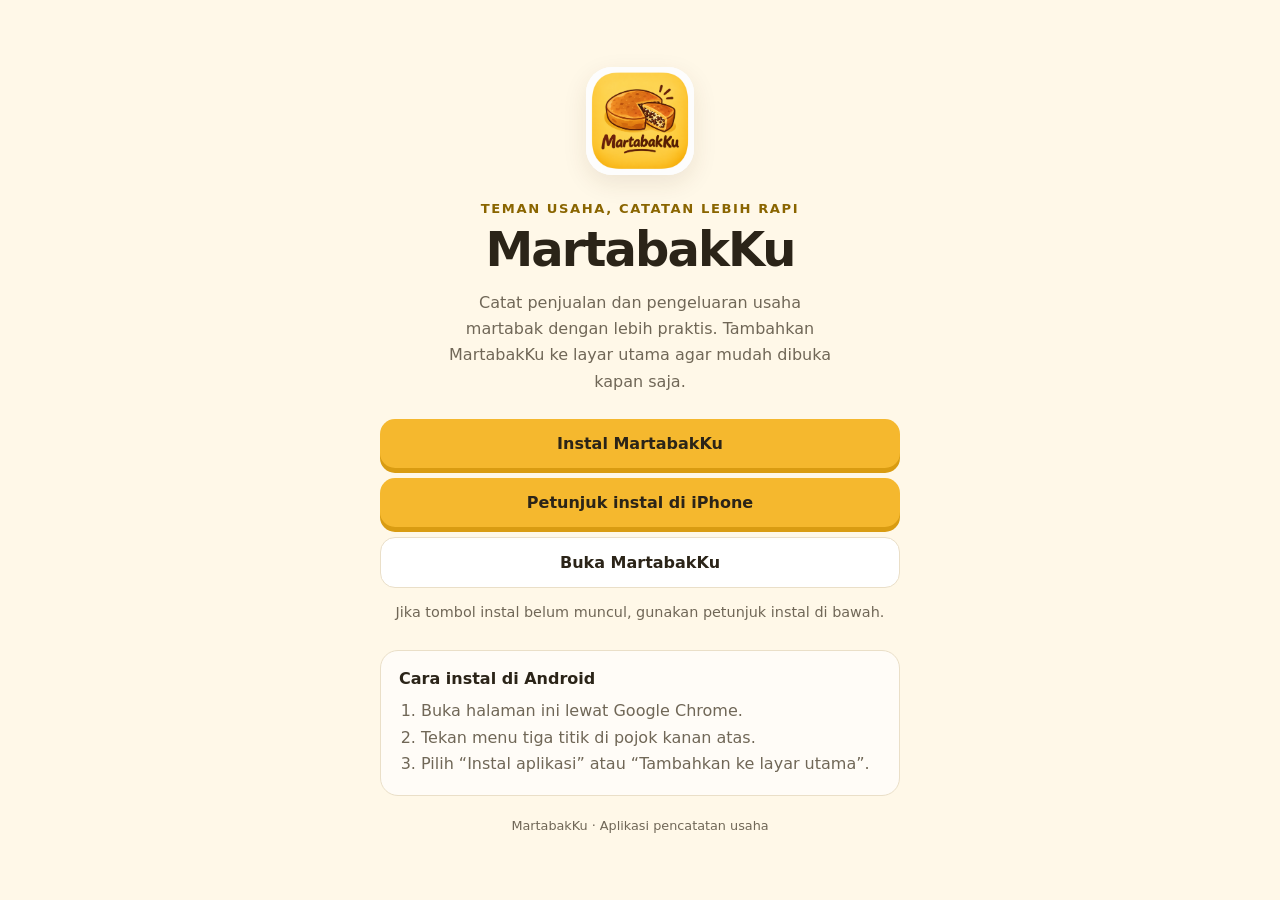
==== install.html @ 797afc99 "Add files via upload" ====
<!doctype html>
<html lang="id">
<head>
  <meta charset="utf-8">
  <meta name="viewport" content="width=device-width, initial-scale=1">
  <meta name="theme-color" content="#f5b82e">
  <title>Instal MartabakKu</title>
  <style>
    :root { color-scheme: light; --gold:#f5b82e; --ink:#2b2418; --muted:#706757; --cream:#fff8e8; --line:#eadfc8; }
    * { box-sizing:border-box; }
    body { margin:0; font-family:system-ui,-apple-system,BlinkMacSystemFont,"Segoe UI",sans-serif; background:var(--cream); color:var(--ink); }
    main { min-height:100vh; display:flex; align-items:center; justify-content:center; padding:24px; }
    .page { width:min(100%,520px); text-align:center; }
    .logo { width:108px; height:108px; object-fit:contain; border-radius:26px; background:white; box-shadow:0 8px 24px #4a35151a; }
    .eyebrow { margin:22px 0 8px; color:#8a6500; font-weight:750; font-size:.82rem; letter-spacing:.12em; text-transform:uppercase; }
    h1 { font-size:clamp(2rem,8vw,3rem); line-height:1.08; margin:0; letter-spacing:-.04em; }
    .lead { color:var(--muted); line-height:1.65; margin:14px auto 24px; max-width:390px; }
    .actions { display:grid; gap:10px; }
    button,a.button { display:block; width:100%; border:0; border-radius:15px; padding:15px 18px; font:inherit; font-weight:750; text-decoration:none; cursor:pointer; }
    .primary { background:var(--gold); color:#2b2418; box-shadow:0 5px 0 #d99c12; }
    .secondary { background:#fff; color:var(--ink); border:1px solid var(--line)!important; }
    .status { min-height:24px; margin:14px 0 0; font-size:.9rem; color:var(--muted); line-height:1.5; }
    .steps { margin:24px 0 0; padding:18px; border:1px solid var(--line); border-radius:18px; background:#ffffffa8; text-align:left; }
    .steps h2 { font-size:1rem; margin:0 0 10px; }
    .steps ol { margin:0; padding-left:22px; color:var(--muted); line-height:1.65; }
    .foot { margin:22px 0 0; color:var(--muted); font-size:.8rem; }
  </style>
</head>
<body>
  <main>
    <section class="page" aria-labelledby="title">
      <img class="logo" src="./icon-512.png" alt="Logo MartabakKu" onerror="this.style.display='none'">
      <p class="eyebrow">Teman usaha, catatan lebih rapi</p>
      <h1 id="title">MartabakKu</h1>
      <p class="lead">Catat penjualan dan pengeluaran usaha martabak dengan lebih praktis. Tambahkan MartabakKu ke layar utama agar mudah dibuka kapan saja.</p>
      <div class="actions">
        <button class="primary" id="installButton" hidden>Instal MartabakKu</button>
        <button class="primary" id="iosButton" hidden>Petunjuk instal di iPhone</button>
        <a class="button secondary" href="./index.html">Buka MartabakKu</a>
      </div>
      <p class="status" id="status" aria-live="polite">Memeriksa opsi instalasi yang tersedia…</p>
      <div class="steps" id="steps" hidden>
        <h2 id="stepsTitle">Cara menambahkan ke layar utama</h2>
        <ol id="stepsList"></ol>
      </div>
      <p class="foot">MartabakKu · Aplikasi pencatatan usaha</p>
    </section>
  </main>
  <script>
    const installButton = document.getElementById('installButton');
    const iosButton = document.getElementById('iosButton');
    const statusText = document.getElementById('status');
    const steps = document.getElementById('steps');
    const stepsTitle = document.getElementById('stepsTitle');
    const stepsList = document.getElementById('stepsList');
    let deferredPrompt = null;

    function showSteps(title, items) {
      stepsTitle.textContent = title;
      stepsList.replaceChildren(...items.map(text => {
        const li = document.createElement('li'); li.textContent = text; return li;
      }));
      steps.hidden = false;
    }

    window.addEventListener('beforeinstallprompt', event => {
      event.preventDefault();
      deferredPrompt = event;
      installButton.hidden = false;
      iosButton.hidden = true;
      statusText.textContent = 'MartabakKu siap dipasang di perangkat ini.';
    });

    installButton.addEventListener('click', async () => {
      if (!deferredPrompt) {
        statusText.textContent = 'Opsi instal langsung belum tersedia. Gunakan petunjuk di bawah.';
        showSteps('Cara instal di Android', ['Buka halaman ini lewat Google Chrome.', 'Tekan menu tiga titik di pojok kanan atas.', 'Pilih “Instal aplikasi” atau “Tambahkan ke layar utama”.']);
        return;
      }
      deferredPrompt.prompt();
      await deferredPrompt.userChoice;
      deferredPrompt = null;
      installButton.hidden = true;
      statusText.textContent = 'Jika instalasi disetujui, ikon MartabakKu akan ditambahkan ke perangkat.';
    });

    const isIOS = /iphone|ipad|ipod/i.test(navigator.userAgent) && !window.MSStream;
    const isStandalone = window.matchMedia('(display-mode: standalone)').matches || window.navigator.standalone === true;
    if (isIOS && !isStandalone) {
      iosButton.hidden = false;
      statusText.textContent = 'Di iPhone, tambahkan MartabakKu melalui menu Bagikan di Safari.';
    } else if (isStandalone) {
      statusText.textContent = 'MartabakKu sudah dibuka dalam mode aplikasi.';
    } else {
      statusText.textContent = 'Jika tombol instal belum muncul, gunakan petunjuk instal di bawah.';
      showSteps('Cara instal di Android', ['Buka halaman ini lewat Google Chrome.', 'Tekan menu tiga titik di pojok kanan atas.', 'Pilih “Instal aplikasi” atau “Tambahkan ke layar utama”.']);
    }

    iosButton.addEventListener('click', () => {
      showSteps('Cara instal di iPhone', ['Buka link ini menggunakan Safari.', 'Tekan tombol Bagikan (kotak dengan panah ke atas).', 'Pilih “Tambahkan ke Layar Utama”.', 'Tekan “Tambah” di pojok kanan atas.']);
      statusText.textContent = 'Ikuti langkah-langkah berikut untuk menambahkan ikon ke layar utama.';
    });
  </script>
</body>
</html>
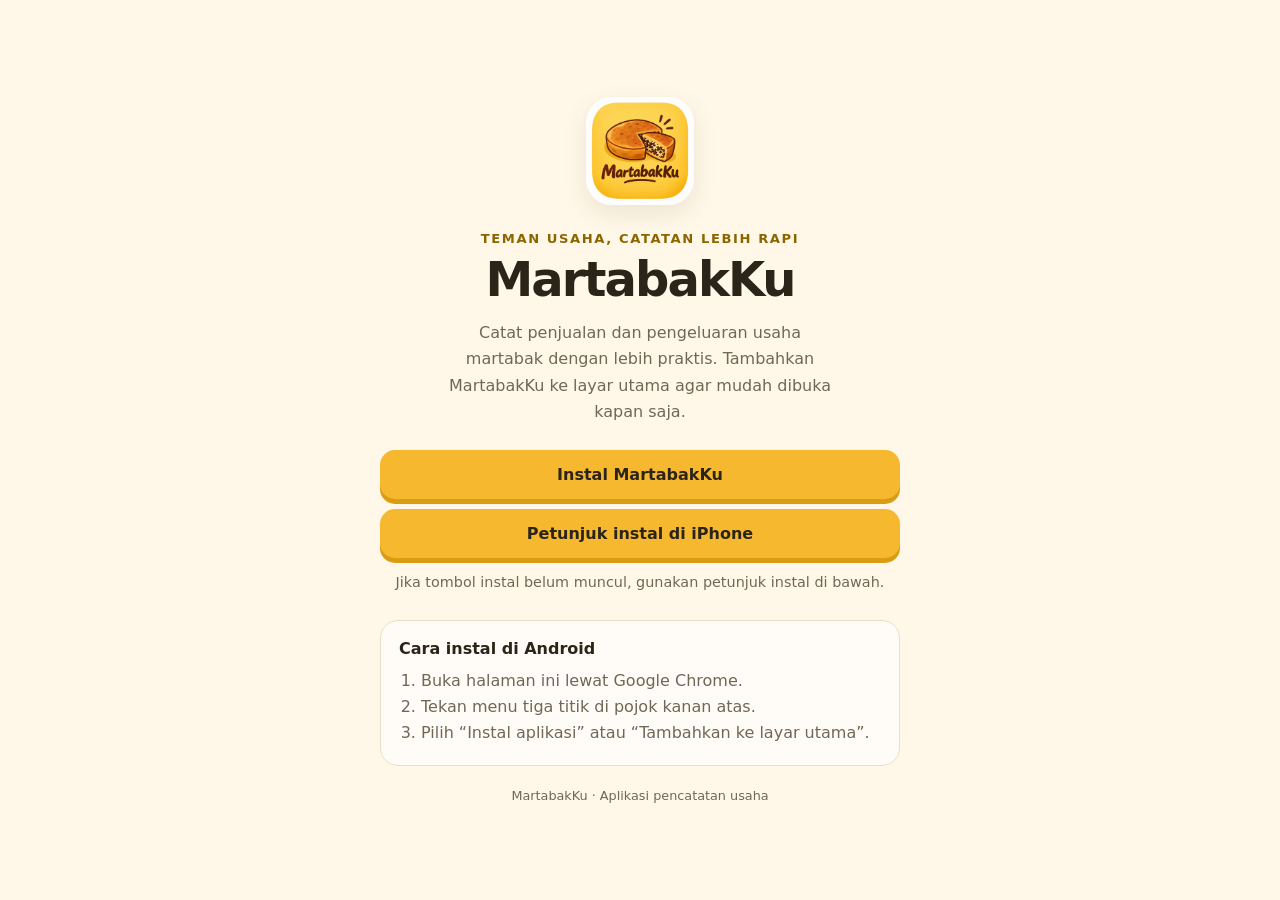
==== commit 3322ac36: "Add files via upload" ====
--- a/install.html
+++ b/install.html
@@ -36,7 +36,6 @@
       <div class="actions">
         <button class="primary" id="installButton" hidden>Instal MartabakKu</button>
         <button class="primary" id="iosButton" hidden>Petunjuk instal di iPhone</button>
-        <a class="button secondary" href="./index.html">Buka MartabakKu</a>
       </div>
       <p class="status" id="status" aria-live="polite">Memeriksa opsi instalasi yang tersedia…</p>
       <div class="steps" id="steps" hidden>
